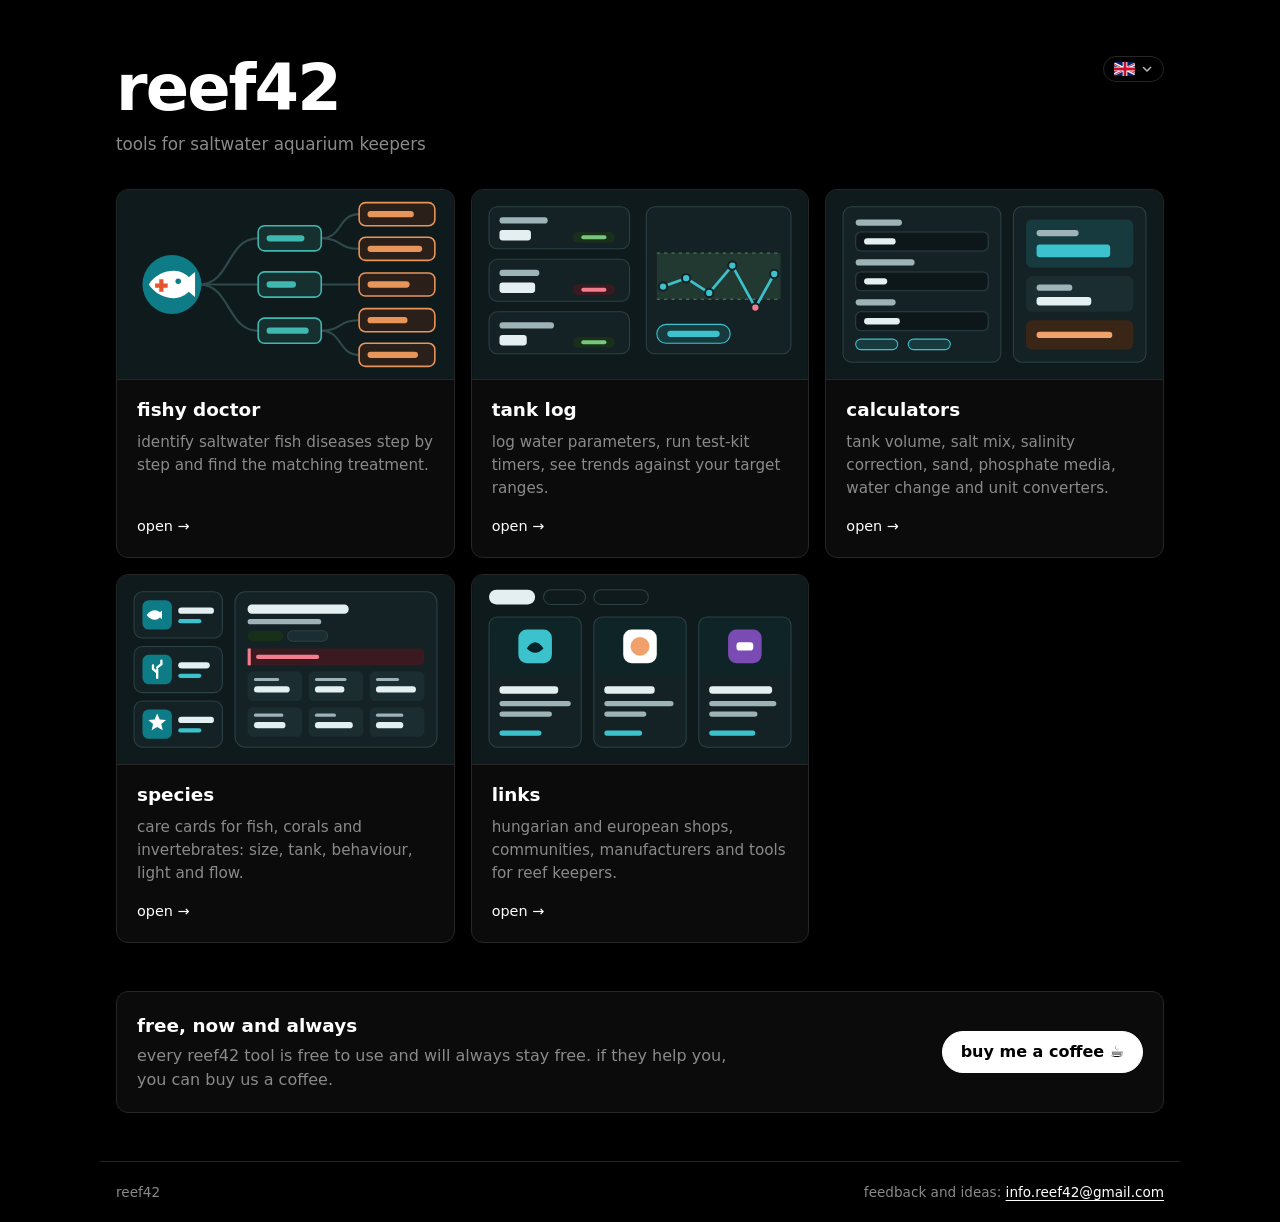
==== index.html @ fbcdb98f "Show the species tool on the hub Add a species card with its own preview image to the hub grid and l" ====
<!doctype html>
<html lang="en">
<head>
  <meta charset="utf-8">
  <meta name="viewport" content="width=device-width, initial-scale=1">
  <title>reef42</title>
  <meta name="description" content="reef42 – tools for saltwater aquarium keepers.">
  <meta name="color-scheme" content="dark">
  <link rel="icon" href="favicon.svg" type="image/svg+xml">
  <style>
    :root {
      --bg: #000;
      --text: #fff;
      --muted: #8a8a8a;
      --line: #262626;
      --card: #0b0b0b;
      --card-hover: #151515;
    }
    * { box-sizing: border-box; }
    html, body { margin: 0; }
    body {
      background: var(--bg);
      color: var(--text);
      font-family: ui-sans-serif, system-ui, -apple-system, "Segoe UI", Roboto, Helvetica, Arial, sans-serif;
      text-transform: lowercase;
      line-height: 1.5;
      min-height: 100vh;
      display: flex;
      flex-direction: column;
    }
    a { color: inherit; }
    .wrap { width: 100%; max-width: 1080px; margin: 0 auto; padding-left: 16px; padding-right: 16px; }
    header { padding-top: 56px; padding-bottom: 32px; display: flex; align-items: flex-start; justify-content: space-between; gap: 16px; }
    h1 { margin: 0; font-size: clamp(2.4rem, 8vw, 4rem); font-weight: 700; letter-spacing: -.03em; line-height: 1; }
    .lead { margin: 12px 0 0; color: var(--muted); font-size: 1.05rem; }
    .lang {
      font: inherit; font-size: .85rem; font-weight: 600;
      color: var(--text); background: transparent; border: 1px solid var(--line);
      border-radius: 999px; padding: 5px 12px; cursor: pointer;
    }
    .lang:hover { border-color: var(--text); }
    .lang:focus-visible { outline: 2px solid var(--text); outline-offset: 2px; }
    main { flex: 1; padding-bottom: 48px; }
    .grid {
      display: grid;
      grid-template-columns: repeat(auto-fill, minmax(min(280px, 100%), 1fr));
      gap: 16px;
      margin: 0;
      padding: 0;
      list-style: none;
    }
    .card {
      display: flex;
      flex-direction: column;
      height: 100%;
      background: var(--card);
      border: 1px solid var(--line);
      border-radius: 12px;
      overflow: hidden;
      text-decoration: none;
      transition: background .15s, border-color .15s;
    }
    .card:hover { background: var(--card-hover); border-color: #444; }
    .card:focus-visible { outline: 2px solid var(--text); outline-offset: 2px; }
    .card .thumb { display: block; width: 100%; height: auto; aspect-ratio: 16 / 9; object-fit: cover; border-bottom: 1px solid var(--line); }
    .card .body { display: flex; flex-direction: column; gap: 8px; flex: 1; padding: 16px 20px 20px; }
    .card h2 { margin: 0; font-size: 1.15rem; font-weight: 600; }
    .card p { margin: 0; color: var(--muted); font-size: .95rem; }
    .card .go { margin-top: auto; padding-top: 8px; font-size: .9rem; }
    .top { min-height: 100vh; min-height: 100svh; display: flex; flex-direction: column; }
    .support { padding-bottom: 48px; }
    .support-box {
      padding: 20px; border: 1px solid var(--line); border-radius: 12px; background: var(--card);
      display: flex; flex-wrap: wrap; align-items: center; justify-content: space-between; gap: 12px 24px;
    }
    .support h2 { margin: 0 0 4px; font-size: 1.15rem; font-weight: 600; }
    .support p { margin: 0; color: var(--muted); max-width: 60ch; }
    .coffee {
      display: inline-block; font-weight: 600; text-decoration: none; white-space: nowrap;
      color: var(--bg); background: var(--text); border: 1px solid var(--text); border-radius: 999px; padding: 8px 18px;
    }
    .coffee:hover { background: transparent; color: var(--text); }
    .coffee:focus-visible { outline: 2px solid var(--text); outline-offset: 2px; }
    footer { border-top: 1px solid var(--line); padding-top: 20px; padding-bottom: 20px; color: var(--muted); font-size: .85rem; display: flex; flex-wrap: wrap; justify-content: space-between; gap: 8px 16px; }
    footer a { color: var(--text); text-underline-offset: 3px; }
  </style>
</head>
<body>
  <div class="top">
  <header class="wrap">
    <div>
      <h1>reef42</h1>
      <p class="lead" data-i18n="lead">tools for saltwater aquarium keepers</p>
    </div>
    <button class="lang" id="lang" type="button" aria-label="Language"></button>
  </header>

  <main class="wrap">
    <ul class="grid">
      <li>
        <a class="card" href="fishy-doctor/">
          <img class="thumb" src="fishy-doctor/assets/preview.svg" alt="" width="320" height="180">
          <div class="body">
            <h2>fishy doctor</h2>
            <p data-i18n="fishyDoctor">identify saltwater fish diseases step by step and find the matching treatment.</p>
            <span class="go" data-i18n="open">open →</span>
          </div>
        </a>
      </li>
      <li>
        <a class="card" href="tank-log/">
          <img class="thumb" src="tank-log/assets/preview.svg" alt="" width="320" height="180">
          <div class="body">
            <h2>tank log</h2>
            <p data-i18n="tankLog">log water parameters, run test-kit timers, see trends against your target ranges.</p>
            <span class="go" data-i18n="open">open →</span>
          </div>
        </a>
      </li>
      <li>
        <a class="card" href="calculators/">
          <img class="thumb" src="calculators/assets/preview.svg" alt="" width="320" height="180">
          <div class="body">
            <h2 data-i18n="calcTitle">calculators</h2>
            <p data-i18n="calculators">tank volume, salt mix, salinity correction, sand, phosphate media, water change and unit converters.</p>
            <span class="go" data-i18n="open">open →</span>
          </div>
        </a>
      </li>
      <li>
        <a class="card" href="species/">
          <img class="thumb" src="species/assets/preview.svg" alt="" width="320" height="180">
          <div class="body">
            <h2 data-i18n="speciesTitle">species</h2>
            <p data-i18n="species">care cards for fish, corals and invertebrates: size, tank, behaviour, light and flow.</p>
            <span class="go" data-i18n="open">open →</span>
          </div>
        </a>
      </li>
      <li>
        <a class="card" href="links/">
          <img class="thumb" src="links/assets/preview.svg" alt="" width="320" height="180">
          <div class="body">
            <h2 data-i18n="linksTitle">links</h2>
            <p data-i18n="links">hungarian and european shops, communities, manufacturers and tools for reef keepers.</p>
            <span class="go" data-i18n="open">open →</span>
          </div>
        </a>
      </li>
    </ul>
  </main>
  </div>

  <!-- Kept below the first screen on purpose: .top fills the viewport, so this only shows after scrolling. -->
  <section class="support wrap" aria-labelledby="support-title">
    <div class="support-box">
      <div>
        <h2 id="support-title" data-i18n="freeTitle">free, now and always</h2>
        <p data-i18n="freeText">every reef42 tool is free to use and will always stay free. if they help you, you can buy us a coffee.</p>
      </div>
      <a class="coffee" href="https://buymeacoffee.com/reef42" target="_blank" rel="noopener" data-i18n="coffee">buy me a coffee ☕</a>
    </div>
  </section>

  <footer class="wrap">
    <span>reef42</span>
    <span><span data-i18n="feedback">feedback and ideas:</span> <a href="mailto:info.reef42@gmail.com">info.reef42@gmail.com</a></span>
  </footer>

  <script src="shared/lang.js"></script>
  <script>
    (function () {
      var TEXT = {
        en: {
          lead: 'tools for saltwater aquarium keepers',
          fishyDoctor: 'identify saltwater fish diseases step by step and find the matching treatment.',
          tankLog: 'log water parameters, run test-kit timers, see trends against your target ranges.',
          calcTitle: 'calculators',
          calculators: 'tank volume, salt mix, salinity correction, sand, phosphate media, water change and unit converters.',
          open: 'open →',
          speciesTitle: 'species',
          species: 'care cards for fish, corals and invertebrates: size, tank, behaviour, light and flow.',
          linksTitle: 'links',
          links: 'hungarian and european shops, communities, manufacturers and tools for reef keepers.',
          freeTitle: 'free, now and always',
          freeText: 'every reef42 tool is free to use and will always stay free. if they help you, you can buy us a coffee.',
          coffee: 'buy me a coffee ☕',
          feedback: 'feedback and ideas:',
          description: 'reef42 – tools for saltwater aquarium keepers.'
        },
        hu: {
          lead: 'eszközök tengeri akvaristáknak',
          fishyDoctor: 'tengeri halbetegségek azonosítása lépésről lépésre, a hozzá illő kezeléssel.',
          tankLog: 'vízparaméterek naplózása, tesztidőzítők, trendek a céltartományokhoz képest.',
          calcTitle: 'kalkulátorok',
          calculators: 'akvárium térfogata, sókeverés, sótartalom-korrekció, homok, foszfátmegkötő, vízcsere és átváltók.',
          open: 'megnyitás →',
          speciesTitle: 'fajok',
          species: 'adatlapok halakról, korallokról és gerinctelenekről: méret, akvárium, viselkedés, fény és áramlás.',
          linksTitle: 'linkek',
          links: 'magyar és európai boltok, közösségek, gyártók és eszközök tengeri akvaristáknak.',
          freeTitle: 'ingyenes, most és mindig',
          freeText: 'a reef42 minden eszköze ingyenes, és az is marad. ha hasznosnak találod őket, meghívhatsz minket egy kávéra.',
          coffee: 'meghívlak egy kávéra ☕',
          feedback: 'visszajelzés, ötletek:',
          description: 'reef42 – eszközök tengeri akvaristáknak.'
        }
      };
      var KEY = 'reef42-lang';
      function load() { try { return localStorage.getItem(KEY); } catch (e) { return null; } }
      function save(v) { try { localStorage.setItem(KEY, v); } catch (e) {} }
      var lang = new URLSearchParams(location.search).get('lang') || load() ||
        ((navigator.language || '').toLowerCase().indexOf('hu') === 0 ? 'hu' : 'en');
      if (lang !== 'hu') lang = 'en';
      function apply() {
        var t = TEXT[lang];
        document.documentElement.lang = lang;
        document.querySelectorAll('[data-i18n]').forEach(function (el) { el.textContent = t[el.getAttribute('data-i18n')]; });
        document.querySelector('meta[name="description"]').setAttribute('content', t.description);
      }
      reef42Lang.mount(document.getElementById('lang'), {
        get: function () { return lang; },
        set: function (v) { lang = v; save(lang); apply(); }
      });
      apply();
    })();
  </script>
</body>
</html>
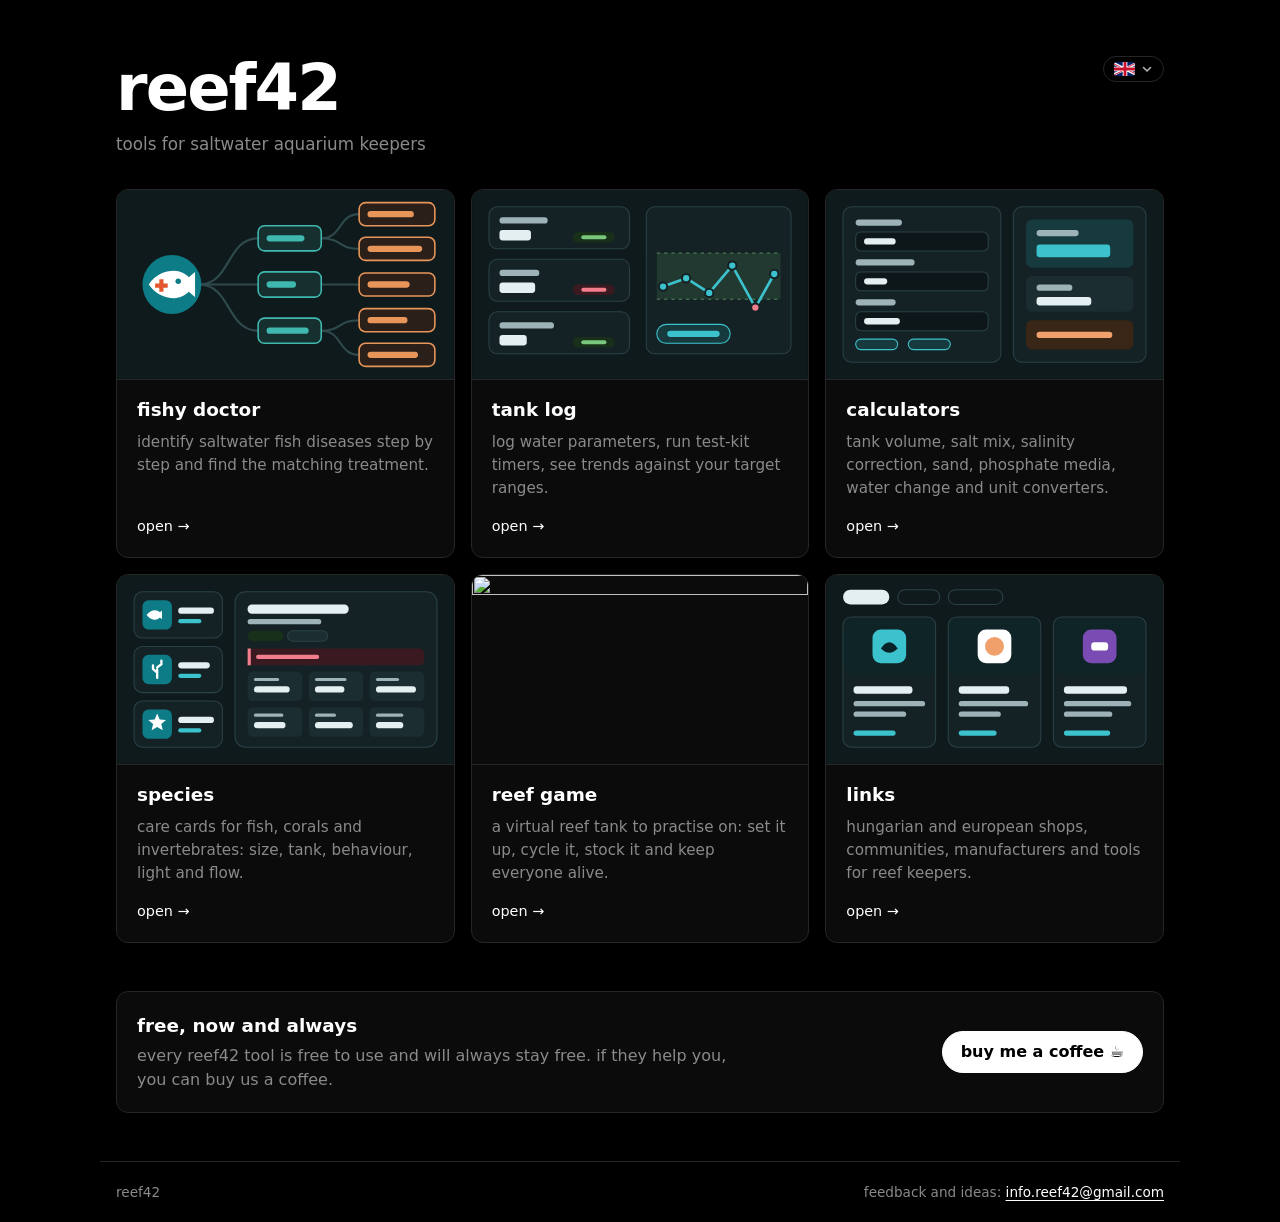
==== commit f0630df4: "Link Reef game from the hub page and the README" ====
--- a/index.html
+++ b/index.html
@@ -1,229 +1,489 @@
 <!doctype html>
 <html lang="en">
-<head>
-  <meta charset="utf-8">
-  <meta name="viewport" content="width=device-width, initial-scale=1">
-  <title>reef42</title>
-  <meta name="description" content="reef42 – tools for saltwater aquarium keepers.">
-  <meta name="color-scheme" content="dark">
-  <link rel="icon" href="favicon.svg" type="image/svg+xml">
-  <style>
-    :root {
-      --bg: #000;
-      --text: #fff;
-      --muted: #8a8a8a;
-      --line: #262626;
-      --card: #0b0b0b;
-      --card-hover: #151515;
-    }
-    * { box-sizing: border-box; }
-    html, body { margin: 0; }
-    body {
-      background: var(--bg);
-      color: var(--text);
-      font-family: ui-sans-serif, system-ui, -apple-system, "Segoe UI", Roboto, Helvetica, Arial, sans-serif;
-      text-transform: lowercase;
-      line-height: 1.5;
-      min-height: 100vh;
-      display: flex;
-      flex-direction: column;
-    }
-    a { color: inherit; }
-    .wrap { width: 100%; max-width: 1080px; margin: 0 auto; padding-left: 16px; padding-right: 16px; }
-    header { padding-top: 56px; padding-bottom: 32px; display: flex; align-items: flex-start; justify-content: space-between; gap: 16px; }
-    h1 { margin: 0; font-size: clamp(2.4rem, 8vw, 4rem); font-weight: 700; letter-spacing: -.03em; line-height: 1; }
-    .lead { margin: 12px 0 0; color: var(--muted); font-size: 1.05rem; }
-    .lang {
-      font: inherit; font-size: .85rem; font-weight: 600;
-      color: var(--text); background: transparent; border: 1px solid var(--line);
-      border-radius: 999px; padding: 5px 12px; cursor: pointer;
-    }
-    .lang:hover { border-color: var(--text); }
-    .lang:focus-visible { outline: 2px solid var(--text); outline-offset: 2px; }
-    main { flex: 1; padding-bottom: 48px; }
-    .grid {
-      display: grid;
-      grid-template-columns: repeat(auto-fill, minmax(min(280px, 100%), 1fr));
-      gap: 16px;
-      margin: 0;
-      padding: 0;
-      list-style: none;
-    }
-    .card {
-      display: flex;
-      flex-direction: column;
-      height: 100%;
-      background: var(--card);
-      border: 1px solid var(--line);
-      border-radius: 12px;
-      overflow: hidden;
-      text-decoration: none;
-      transition: background .15s, border-color .15s;
-    }
-    .card:hover { background: var(--card-hover); border-color: #444; }
-    .card:focus-visible { outline: 2px solid var(--text); outline-offset: 2px; }
-    .card .thumb { display: block; width: 100%; height: auto; aspect-ratio: 16 / 9; object-fit: cover; border-bottom: 1px solid var(--line); }
-    .card .body { display: flex; flex-direction: column; gap: 8px; flex: 1; padding: 16px 20px 20px; }
-    .card h2 { margin: 0; font-size: 1.15rem; font-weight: 600; }
-    .card p { margin: 0; color: var(--muted); font-size: .95rem; }
-    .card .go { margin-top: auto; padding-top: 8px; font-size: .9rem; }
-    .top { min-height: 100vh; min-height: 100svh; display: flex; flex-direction: column; }
-    .support { padding-bottom: 48px; }
-    .support-box {
-      padding: 20px; border: 1px solid var(--line); border-radius: 12px; background: var(--card);
-      display: flex; flex-wrap: wrap; align-items: center; justify-content: space-between; gap: 12px 24px;
-    }
-    .support h2 { margin: 0 0 4px; font-size: 1.15rem; font-weight: 600; }
-    .support p { margin: 0; color: var(--muted); max-width: 60ch; }
-    .coffee {
-      display: inline-block; font-weight: 600; text-decoration: none; white-space: nowrap;
-      color: var(--bg); background: var(--text); border: 1px solid var(--text); border-radius: 999px; padding: 8px 18px;
-    }
-    .coffee:hover { background: transparent; color: var(--text); }
-    .coffee:focus-visible { outline: 2px solid var(--text); outline-offset: 2px; }
-    footer { border-top: 1px solid var(--line); padding-top: 20px; padding-bottom: 20px; color: var(--muted); font-size: .85rem; display: flex; flex-wrap: wrap; justify-content: space-between; gap: 8px 16px; }
-    footer a { color: var(--text); text-underline-offset: 3px; }
-  </style>
-</head>
-<body>
-  <div class="top">
-  <header class="wrap">
-    <div>
-      <h1>reef42</h1>
-      <p class="lead" data-i18n="lead">tools for saltwater aquarium keepers</p>
+  <head>
+    <meta charset="utf-8" />
+    <meta name="viewport" content="width=device-width, initial-scale=1" />
+    <title>reef42</title>
+    <meta
+      name="description"
+      content="reef42 – tools for saltwater aquarium keepers."
+    />
+    <meta name="color-scheme" content="dark" />
+    <link rel="icon" href="favicon.svg" type="image/svg+xml" />
+    <style>
+      :root {
+        --bg: #000;
+        --text: #fff;
+        --muted: #8a8a8a;
+        --line: #262626;
+        --card: #0b0b0b;
+        --card-hover: #151515;
+      }
+      * {
+        box-sizing: border-box;
+      }
+      html,
+      body {
+        margin: 0;
+      }
+      body {
+        background: var(--bg);
+        color: var(--text);
+        font-family:
+          ui-sans-serif,
+          system-ui,
+          -apple-system,
+          "Segoe UI",
+          Roboto,
+          Helvetica,
+          Arial,
+          sans-serif;
+        text-transform: lowercase;
+        line-height: 1.5;
+        min-height: 100vh;
+        display: flex;
+        flex-direction: column;
+      }
+      a {
+        color: inherit;
+      }
+      .wrap {
+        width: 100%;
+        max-width: 1080px;
+        margin: 0 auto;
+        padding-left: 16px;
+        padding-right: 16px;
+      }
+      header {
+        padding-top: 56px;
+        padding-bottom: 32px;
+        display: flex;
+        align-items: flex-start;
+        justify-content: space-between;
+        gap: 16px;
+      }
+      h1 {
+        margin: 0;
+        font-size: clamp(2.4rem, 8vw, 4rem);
+        font-weight: 700;
+        letter-spacing: -0.03em;
+        line-height: 1;
+      }
+      .lead {
+        margin: 12px 0 0;
+        color: var(--muted);
+        font-size: 1.05rem;
+      }
+      .lang {
+        font: inherit;
+        font-size: 0.85rem;
+        font-weight: 600;
+        color: var(--text);
+        background: transparent;
+        border: 1px solid var(--line);
+        border-radius: 999px;
+        padding: 5px 12px;
+        cursor: pointer;
+      }
+      .lang:hover {
+        border-color: var(--text);
+      }
+      .lang:focus-visible {
+        outline: 2px solid var(--text);
+        outline-offset: 2px;
+      }
+      main {
+        flex: 1;
+        padding-bottom: 48px;
+      }
+      .grid {
+        display: grid;
+        grid-template-columns: repeat(auto-fill, minmax(min(280px, 100%), 1fr));
+        gap: 16px;
+        margin: 0;
+        padding: 0;
+        list-style: none;
+      }
+      .card {
+        display: flex;
+        flex-direction: column;
+        height: 100%;
+        background: var(--card);
+        border: 1px solid var(--line);
+        border-radius: 12px;
+        overflow: hidden;
+        text-decoration: none;
+        transition:
+          background 0.15s,
+          border-color 0.15s;
+      }
+      .card:hover {
+        background: var(--card-hover);
+        border-color: #444;
+      }
+      .card:focus-visible {
+        outline: 2px solid var(--text);
+        outline-offset: 2px;
+      }
+      .card .thumb {
+        display: block;
+        width: 100%;
+        height: auto;
+        aspect-ratio: 16 / 9;
+        object-fit: cover;
+        border-bottom: 1px solid var(--line);
+      }
+      .card .body {
+        display: flex;
+        flex-direction: column;
+        gap: 8px;
+        flex: 1;
+        padding: 16px 20px 20px;
+      }
+      .card h2 {
+        margin: 0;
+        font-size: 1.15rem;
+        font-weight: 600;
+      }
+      .card p {
+        margin: 0;
+        color: var(--muted);
+        font-size: 0.95rem;
+      }
+      .card .go {
+        margin-top: auto;
+        padding-top: 8px;
+        font-size: 0.9rem;
+      }
+      .top {
+        min-height: 100vh;
+        min-height: 100svh;
+        display: flex;
+        flex-direction: column;
+      }
+      .support {
+        padding-bottom: 48px;
+      }
+      .support-box {
+        padding: 20px;
+        border: 1px solid var(--line);
+        border-radius: 12px;
+        background: var(--card);
+        display: flex;
+        flex-wrap: wrap;
+        align-items: center;
+        justify-content: space-between;
+        gap: 12px 24px;
+      }
+      .support h2 {
+        margin: 0 0 4px;
+        font-size: 1.15rem;
+        font-weight: 600;
+      }
+      .support p {
+        margin: 0;
+        color: var(--muted);
+        max-width: 60ch;
+      }
+      .coffee {
+        display: inline-block;
+        font-weight: 600;
+        text-decoration: none;
+        white-space: nowrap;
+        color: var(--bg);
+        background: var(--text);
+        border: 1px solid var(--text);
+        border-radius: 999px;
+        padding: 8px 18px;
+      }
+      .coffee:hover {
+        background: transparent;
+        color: var(--text);
+      }
+      .coffee:focus-visible {
+        outline: 2px solid var(--text);
+        outline-offset: 2px;
+      }
+      footer {
+        border-top: 1px solid var(--line);
+        padding-top: 20px;
+        padding-bottom: 20px;
+        color: var(--muted);
+        font-size: 0.85rem;
+        display: flex;
+        flex-wrap: wrap;
+        justify-content: space-between;
+        gap: 8px 16px;
+      }
+      footer a {
+        color: var(--text);
+        text-underline-offset: 3px;
+      }
+    </style>
+  </head>
+  <body>
+    <div class="top">
+      <header class="wrap">
+        <div>
+          <h1>reef42</h1>
+          <p class="lead" data-i18n="lead">
+            tools for saltwater aquarium keepers
+          </p>
+        </div>
+        <button
+          class="lang"
+          id="lang"
+          type="button"
+          aria-label="Language"
+        ></button>
+      </header>
+
+      <main class="wrap">
+        <ul class="grid">
+          <li>
+            <a class="card" href="fishy-doctor/">
+              <img
+                class="thumb"
+                src="fishy-doctor/assets/preview.svg"
+                alt=""
+                width="320"
+                height="180"
+              />
+              <div class="body">
+                <h2>fishy doctor</h2>
+                <p data-i18n="fishyDoctor">
+                  identify saltwater fish diseases step by step and find the
+                  matching treatment.
+                </p>
+                <span class="go" data-i18n="open">open →</span>
+              </div>
+            </a>
+          </li>
+          <li>
+            <a class="card" href="tank-log/">
+              <img
+                class="thumb"
+                src="tank-log/assets/preview.svg"
+                alt=""
+                width="320"
+                height="180"
+              />
+              <div class="body">
+                <h2>tank log</h2>
+                <p data-i18n="tankLog">
+                  log water parameters, run test-kit timers, see trends against
+                  your target ranges.
+                </p>
+                <span class="go" data-i18n="open">open →</span>
+              </div>
+            </a>
+          </li>
+          <li>
+            <a class="card" href="calculators/">
+              <img
+                class="thumb"
+                src="calculators/assets/preview.svg"
+                alt=""
+                width="320"
+                height="180"
+              />
+              <div class="body">
+                <h2 data-i18n="calcTitle">calculators</h2>
+                <p data-i18n="calculators">
+                  tank volume, salt mix, salinity correction, sand, phosphate
+                  media, water change and unit converters.
+                </p>
+                <span class="go" data-i18n="open">open →</span>
+              </div>
+            </a>
+          </li>
+          <li>
+            <a class="card" href="species/">
+              <img
+                class="thumb"
+                src="species/assets/preview.svg"
+                alt=""
+                width="320"
+                height="180"
+              />
+              <div class="body">
+                <h2 data-i18n="speciesTitle">species</h2>
+                <p data-i18n="species">
+                  care cards for fish, corals and invertebrates: size, tank,
+                  behaviour, light and flow.
+                </p>
+                <span class="go" data-i18n="open">open →</span>
+              </div>
+            </a>
+          </li>
+          <li>
+            <a class="card" href="reef-game/">
+              <img
+                class="thumb"
+                src="reef-game/assets/preview.svg"
+                alt=""
+                width="320"
+                height="180"
+              />
+              <div class="body">
+                <h2>reef game</h2>
+                <p data-i18n="reefGame">
+                  a virtual reef tank to practise on: set it up, cycle it,
+                  stock it and keep everyone alive.
+                </p>
+                <span class="go" data-i18n="open">open →</span>
+              </div>
+            </a>
+          </li>
+          <li>
+            <a class="card" href="links/">
+              <img
+                class="thumb"
+                src="links/assets/preview.svg"
+                alt=""
+                width="320"
+                height="180"
+              />
+              <div class="body">
+                <h2 data-i18n="linksTitle">links</h2>
+                <p data-i18n="links">
+                  hungarian and european shops, communities, manufacturers and
+                  tools for reef keepers.
+                </p>
+                <span class="go" data-i18n="open">open →</span>
+              </div>
+            </a>
+          </li>
+        </ul>
+      </main>
     </div>
-    <button class="lang" id="lang" type="button" aria-label="Language"></button>
-  </header>
 
-  <main class="wrap">
-    <ul class="grid">
-      <li>
-        <a class="card" href="fishy-doctor/">
-          <img class="thumb" src="fishy-doctor/assets/preview.svg" alt="" width="320" height="180">
-          <div class="body">
-            <h2>fishy doctor</h2>
-            <p data-i18n="fishyDoctor">identify saltwater fish diseases step by step and find the matching treatment.</p>
-            <span class="go" data-i18n="open">open →</span>
-          </div>
-        </a>
-      </li>
-      <li>
-        <a class="card" href="tank-log/">
-          <img class="thumb" src="tank-log/assets/preview.svg" alt="" width="320" height="180">
-          <div class="body">
-            <h2>tank log</h2>
-            <p data-i18n="tankLog">log water parameters, run test-kit timers, see trends against your target ranges.</p>
-            <span class="go" data-i18n="open">open →</span>
-          </div>
-        </a>
-      </li>
-      <li>
-        <a class="card" href="calculators/">
-          <img class="thumb" src="calculators/assets/preview.svg" alt="" width="320" height="180">
-          <div class="body">
-            <h2 data-i18n="calcTitle">calculators</h2>
-            <p data-i18n="calculators">tank volume, salt mix, salinity correction, sand, phosphate media, water change and unit converters.</p>
-            <span class="go" data-i18n="open">open →</span>
-          </div>
-        </a>
-      </li>
-      <li>
-        <a class="card" href="species/">
-          <img class="thumb" src="species/assets/preview.svg" alt="" width="320" height="180">
-          <div class="body">
-            <h2 data-i18n="speciesTitle">species</h2>
-            <p data-i18n="species">care cards for fish, corals and invertebrates: size, tank, behaviour, light and flow.</p>
-            <span class="go" data-i18n="open">open →</span>
-          </div>
-        </a>
-      </li>
-      <li>
-        <a class="card" href="links/">
-          <img class="thumb" src="links/assets/preview.svg" alt="" width="320" height="180">
-          <div class="body">
-            <h2 data-i18n="linksTitle">links</h2>
-            <p data-i18n="links">hungarian and european shops, communities, manufacturers and tools for reef keepers.</p>
-            <span class="go" data-i18n="open">open →</span>
-          </div>
-        </a>
-      </li>
-    </ul>
-  </main>
-  </div>
+    <!-- Kept below the first screen on purpose: .top fills the viewport, so this only shows after scrolling. -->
+    <section class="support wrap" aria-labelledby="support-title">
+      <div class="support-box">
+        <div>
+          <h2 id="support-title" data-i18n="freeTitle">free, now and always</h2>
+          <p data-i18n="freeText">
+            every reef42 tool is free to use and will always stay free. if they
+            help you, you can buy us a coffee.
+          </p>
+        </div>
+        <a
+          class="coffee"
+          href="https://buymeacoffee.com/reef42"
+          target="_blank"
+          rel="noopener"
+          data-i18n="coffee"
+          >buy me a coffee ☕</a
+        >
+      </div>
+    </section>
 
-  <!-- Kept below the first screen on purpose: .top fills the viewport, so this only shows after scrolling. -->
-  <section class="support wrap" aria-labelledby="support-title">
-    <div class="support-box">
-      <div>
-        <h2 id="support-title" data-i18n="freeTitle">free, now and always</h2>
-        <p data-i18n="freeText">every reef42 tool is free to use and will always stay free. if they help you, you can buy us a coffee.</p>
-      </div>
-      <a class="coffee" href="https://buymeacoffee.com/reef42" target="_blank" rel="noopener" data-i18n="coffee">buy me a coffee ☕</a>
-    </div>
-  </section>
+    <footer class="wrap">
+      <span>reef42</span>
+      <span
+        ><span data-i18n="feedback">feedback and ideas:</span>
+        <a href="mailto:info.reef42@gmail.com">info.reef42@gmail.com</a></span
+      >
+    </footer>
 
-  <footer class="wrap">
-    <span>reef42</span>
-    <span><span data-i18n="feedback">feedback and ideas:</span> <a href="mailto:info.reef42@gmail.com">info.reef42@gmail.com</a></span>
-  </footer>
-
-  <script src="shared/lang.js"></script>
-  <script>
-    (function () {
-      var TEXT = {
-        en: {
-          lead: 'tools for saltwater aquarium keepers',
-          fishyDoctor: 'identify saltwater fish diseases step by step and find the matching treatment.',
-          tankLog: 'log water parameters, run test-kit timers, see trends against your target ranges.',
-          calcTitle: 'calculators',
-          calculators: 'tank volume, salt mix, salinity correction, sand, phosphate media, water change and unit converters.',
-          open: 'open →',
-          speciesTitle: 'species',
-          species: 'care cards for fish, corals and invertebrates: size, tank, behaviour, light and flow.',
-          linksTitle: 'links',
-          links: 'hungarian and european shops, communities, manufacturers and tools for reef keepers.',
-          freeTitle: 'free, now and always',
-          freeText: 'every reef42 tool is free to use and will always stay free. if they help you, you can buy us a coffee.',
-          coffee: 'buy me a coffee ☕',
-          feedback: 'feedback and ideas:',
-          description: 'reef42 – tools for saltwater aquarium keepers.'
-        },
-        hu: {
-          lead: 'eszközök tengeri akvaristáknak',
-          fishyDoctor: 'tengeri halbetegségek azonosítása lépésről lépésre, a hozzá illő kezeléssel.',
-          tankLog: 'vízparaméterek naplózása, tesztidőzítők, trendek a céltartományokhoz képest.',
-          calcTitle: 'kalkulátorok',
-          calculators: 'akvárium térfogata, sókeverés, sótartalom-korrekció, homok, foszfátmegkötő, vízcsere és átváltók.',
-          open: 'megnyitás →',
-          speciesTitle: 'fajok',
-          species: 'adatlapok halakról, korallokról és gerinctelenekről: méret, akvárium, viselkedés, fény és áramlás.',
-          linksTitle: 'linkek',
-          links: 'magyar és európai boltok, közösségek, gyártók és eszközök tengeri akvaristáknak.',
-          freeTitle: 'ingyenes, most és mindig',
-          freeText: 'a reef42 minden eszköze ingyenes, és az is marad. ha hasznosnak találod őket, meghívhatsz minket egy kávéra.',
-          coffee: 'meghívlak egy kávéra ☕',
-          feedback: 'visszajelzés, ötletek:',
-          description: 'reef42 – eszközök tengeri akvaristáknak.'
+    <script src="shared/lang.js"></script>
+    <script>
+      (function () {
+        var TEXT = {
+          en: {
+            lead: "tools for saltwater aquarium keepers",
+            fishyDoctor:
+              "identify saltwater fish diseases step by step and find the matching treatment.",
+            tankLog:
+              "log water parameters, run test-kit timers, see trends against your target ranges.",
+            calcTitle: "calculators",
+            calculators:
+              "tank volume, salt mix, salinity correction, sand, phosphate media, water change and unit converters.",
+            open: "open →",
+            speciesTitle: "species",
+            species:
+              "care cards for fish, corals and invertebrates: size, tank, behaviour, light and flow.",
+            reefGame:
+              "a virtual reef tank to practise on: set it up, cycle it, stock it and keep everyone alive.",
+            linksTitle: "links",
+            links:
+              "hungarian and european shops, communities, manufacturers and tools for reef keepers.",
+            freeTitle: "free, now and always",
+            freeText:
+              "every reef42 tool is free to use and will always stay free. if they help you, you can buy us a coffee.",
+            coffee: "buy me a coffee ☕",
+            feedback: "feedback and ideas:",
+            description: "reef42 – tools for saltwater aquarium keepers.",
+          },
+          hu: {
+            lead: "eszközök tengeri akvaristáknak",
+            fishyDoctor:
+              "tengeri halbetegségek azonosítása lépésről lépésre, a hozzá illő kezeléssel.",
+            tankLog:
+              "vízparaméterek naplózása, tesztidőzítők, trendek a céltartományokhoz képest.",
+            calcTitle: "kalkulátorok",
+            calculators:
+              "akvárium térfogata, sókeverés, sótartalom-korrekció, homok, foszfátmegkötő, vízcsere és átváltók.",
+            open: "megnyitás →",
+            speciesTitle: "fajok",
+            species:
+              "adatlapok halakról, korallokról és gerinctelenekről: méret, akvárium, viselkedés, fény és áramlás.",
+            reefGame:
+              "virtuális akvárium gyakorlásra: állítsd be, ciklizáld, népesítsd be, és tarts életben mindenkit.",
+            linksTitle: "linkek",
+            links:
+              "magyar és európai boltok, közösségek, gyártók és eszközök tengeri akvaristáknak.",
+            freeTitle: "ingyenes, most és mindig",
+            freeText:
+              "a reef42 minden eszköze ingyenes, és az is marad. ha hasznosnak találod őket, meghívhatsz egy kávéra.",
+            coffee: "meghívlak egy kávéra ☕",
+            feedback: "visszajelzés, ötletek:",
+            description: "reef42 – eszközök tengeri akvaristáknak.",
+          },
+        };
+        var KEY = "reef42-lang";
+        function load() {
+          try {
+            return localStorage.getItem(KEY);
+          } catch (e) {
+            return null;
+          }
         }
-      };
-      var KEY = 'reef42-lang';
-      function load() { try { return localStorage.getItem(KEY); } catch (e) { return null; } }
-      function save(v) { try { localStorage.setItem(KEY, v); } catch (e) {} }
-      var lang = new URLSearchParams(location.search).get('lang') || load() ||
-        ((navigator.language || '').toLowerCase().indexOf('hu') === 0 ? 'hu' : 'en');
-      if (lang !== 'hu') lang = 'en';
-      function apply() {
-        var t = TEXT[lang];
-        document.documentElement.lang = lang;
-        document.querySelectorAll('[data-i18n]').forEach(function (el) { el.textContent = t[el.getAttribute('data-i18n')]; });
-        document.querySelector('meta[name="description"]').setAttribute('content', t.description);
-      }
-      reef42Lang.mount(document.getElementById('lang'), {
-        get: function () { return lang; },
-        set: function (v) { lang = v; save(lang); apply(); }
-      });
-      apply();
-    })();
-  </script>
-</body>
+        function save(v) {
+          try {
+            localStorage.setItem(KEY, v);
+          } catch (e) {}
+        }
+        var lang =
+          new URLSearchParams(location.search).get("lang") ||
+          load() ||
+          ((navigator.language || "").toLowerCase().indexOf("hu") === 0
+            ? "hu"
+            : "en");
+        if (lang !== "hu") lang = "en";
+        function apply() {
+          var t = TEXT[lang];
+          document.documentElement.lang = lang;
+          document.querySelectorAll("[data-i18n]").forEach(function (el) {
+            el.textContent = t[el.getAttribute("data-i18n")];
+          });
+          document
+            .querySelector('meta[name="description"]')
+            .setAttribute("content", t.description);
+        }
+        reef42Lang.mount(document.getElementById("lang"), {
+          get: function () {
+            return lang;
+          },
+          set: function (v) {
+            lang = v;
+            save(lang);
+            apply();
+          },
+        });
+        apply();
+      })();
+    </script>
+  </body>
 </html>
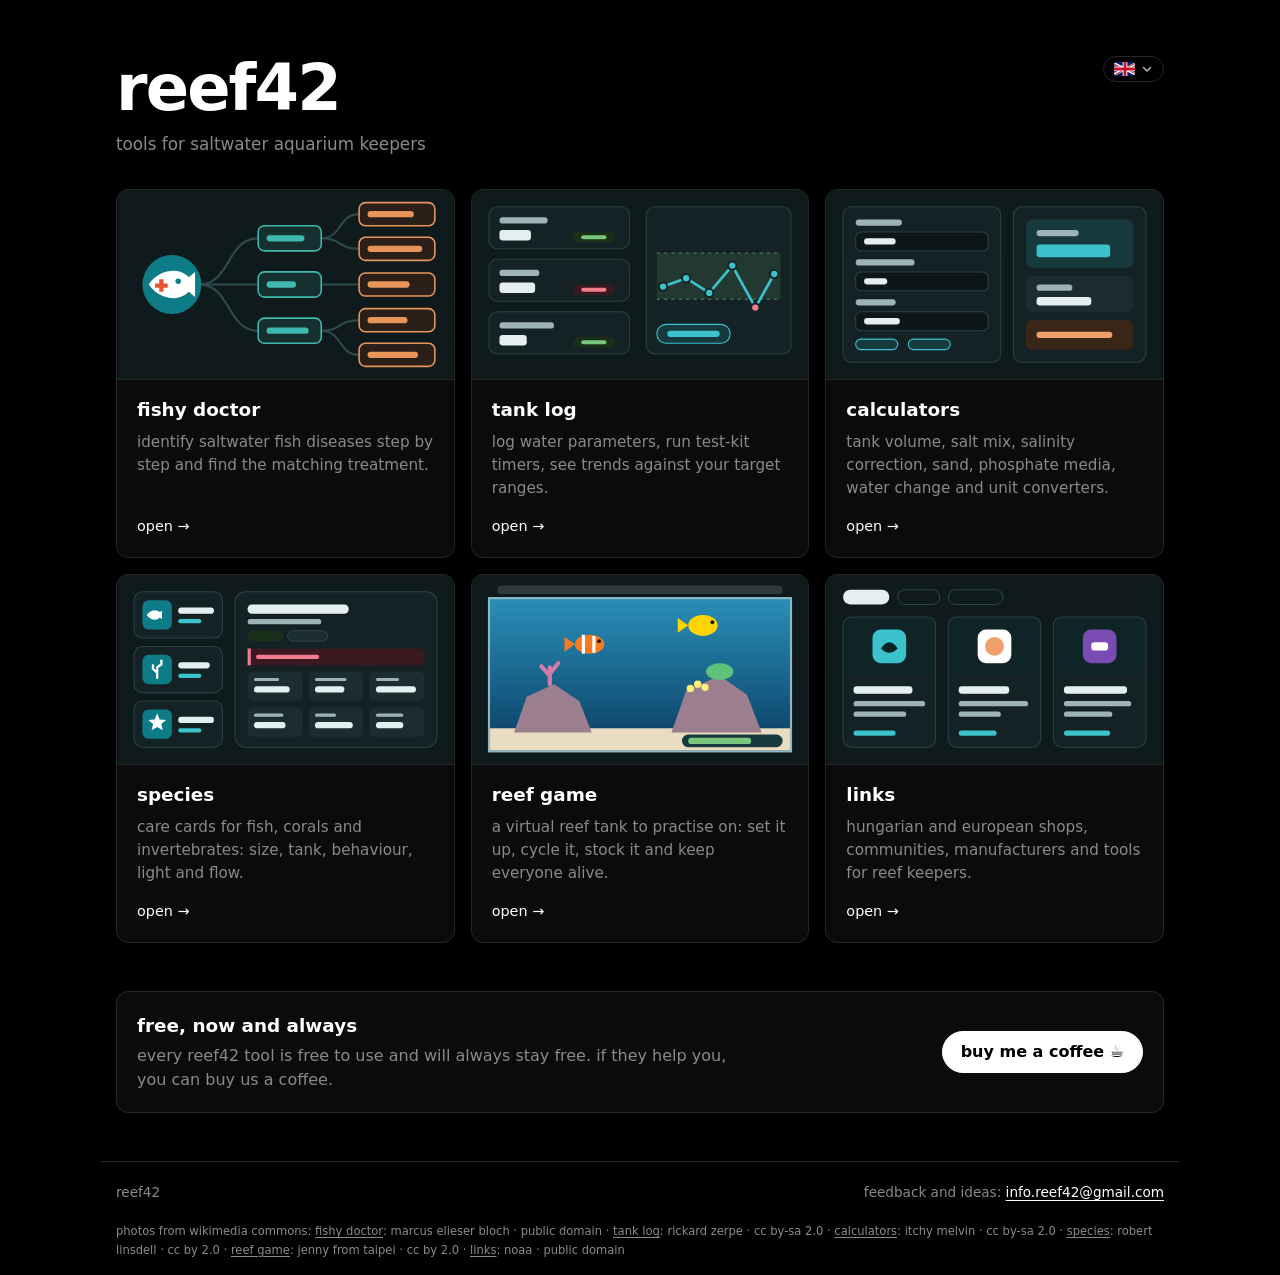
==== commit a03631fc: "Use Wikimedia photos on the hub cards with credits at the bottom" ====
--- a/index.html
+++ b/index.html
@@ -132,6 +132,21 @@
         aspect-ratio: 16 / 9;
         object-fit: cover;
         border-bottom: 1px solid var(--line);
+      }
+      .card .pic {
+        position: relative;
+        display: block;
+      }
+      .photos {
+        margin-top: 0;
+        padding-bottom: 16px;
+        color: var(--muted);
+        font-size: 0.72rem;
+        line-height: 1.6;
+      }
+      .photos a {
+        color: var(--muted);
+        text-underline-offset: 2px;
       }
       .card .body {
         display: flex;
@@ -242,13 +257,17 @@
         <ul class="grid">
           <li>
             <a class="card" href="fishy-doctor/">
-              <img
-                class="thumb"
-                src="fishy-doctor/assets/preview.svg"
-                alt=""
-                width="320"
-                height="180"
-              />
+              <span class="pic">
+                <img
+                  class="thumb"
+                  src="https://upload.wikimedia.org/wikipedia/commons/thumb/b/bf/Ichthyologie%3B_ou%2C_Histoire_naturelle_des_poissons_%28Plate_208%29_%287064526417%29.jpg/500px-Ichthyologie%3B_ou%2C_Histoire_naturelle_des_poissons_%28Plate_208%29_%287064526417%29.jpg"
+                  alt=""
+                  width="320"
+                  height="180"
+                  loading="lazy"
+                  onerror="this.onerror=null;this.src='fishy-doctor/assets/preview.svg'"
+                />
+              </span>
               <div class="body">
                 <h2>fishy doctor</h2>
                 <p data-i18n="fishyDoctor">
@@ -261,13 +280,17 @@
           </li>
           <li>
             <a class="card" href="tank-log/">
-              <img
-                class="thumb"
-                src="tank-log/assets/preview.svg"
-                alt=""
-                width="320"
-                height="180"
-              />
+              <span class="pic">
+                <img
+                  class="thumb"
+                  src="https://upload.wikimedia.org/wikipedia/commons/thumb/7/7b/Golden_damselfish_%28Amblyglyphidodon_aureus%29_and_Bluestreak_cleaner_wrasse_%28Labroides_dimidiatus%29_%2832290722502%29.jpg/500px-Golden_damselfish_%28Amblyglyphidodon_aureus%29_and_Bluestreak_cleaner_wrasse_%28Labroides_dimidiatus%29_%2832290722502%29.jpg"
+                  alt=""
+                  width="320"
+                  height="180"
+                  loading="lazy"
+                  onerror="this.onerror=null;this.src='tank-log/assets/preview.svg'"
+                />
+              </span>
               <div class="body">
                 <h2>tank log</h2>
                 <p data-i18n="tankLog">
@@ -280,13 +303,17 @@
           </li>
           <li>
             <a class="card" href="calculators/">
-              <img
-                class="thumb"
-                src="calculators/assets/preview.svg"
-                alt=""
-                width="320"
-                height="180"
-              />
+              <span class="pic">
+                <img
+                  class="thumb"
+                  src="https://upload.wikimedia.org/wikipedia/commons/thumb/b/bf/My_Brother%27s_Saltwater_Fish_Tank_1.jpg/500px-My_Brother%27s_Saltwater_Fish_Tank_1.jpg"
+                  alt=""
+                  width="320"
+                  height="180"
+                  loading="lazy"
+                  onerror="this.onerror=null;this.src='calculators/assets/preview.svg'"
+                />
+              </span>
               <div class="body">
                 <h2 data-i18n="calcTitle">calculators</h2>
                 <p data-i18n="calculators">
@@ -299,13 +326,17 @@
           </li>
           <li>
             <a class="card" href="species/">
-              <img
-                class="thumb"
-                src="species/assets/preview.svg"
-                alt=""
-                width="320"
-                height="180"
-              />
+              <span class="pic">
+                <img
+                  class="thumb"
+                  src="https://upload.wikimedia.org/wikipedia/commons/thumb/d/db/Agincourt_Reef%2C_Great_Barrier_Reef%2C_Queensland_%28483740%29_%289440709137%29.jpg/500px-Agincourt_Reef%2C_Great_Barrier_Reef%2C_Queensland_%28483740%29_%289440709137%29.jpg"
+                  alt=""
+                  width="320"
+                  height="180"
+                  loading="lazy"
+                  onerror="this.onerror=null;this.src='species/assets/preview.svg'"
+                />
+              </span>
               <div class="body">
                 <h2 data-i18n="speciesTitle">species</h2>
                 <p data-i18n="species">
@@ -318,13 +349,17 @@
           </li>
           <li>
             <a class="card" href="reef-game/">
-              <img
-                class="thumb"
-                src="reef-game/assets/preview.svg"
-                alt=""
-                width="320"
-                height="180"
-              />
+              <span class="pic">
+                <img
+                  class="thumb"
+                  src="https://upload.wikimedia.org/wikipedia/commons/thumb/4/4b/Clownfish_%28Amphiprion_ocellaris%29.jpg/500px-Clownfish_%28Amphiprion_ocellaris%29.jpg"
+                  alt=""
+                  width="320"
+                  height="180"
+                  loading="lazy"
+                  onerror="this.onerror=null;this.src='reef-game/assets/preview.svg'"
+                />
+              </span>
               <div class="body">
                 <h2>reef game</h2>
                 <p data-i18n="reefGame">
@@ -337,13 +372,17 @@
           </li>
           <li>
             <a class="card" href="links/">
-              <img
-                class="thumb"
-                src="links/assets/preview.svg"
-                alt=""
-                width="320"
-                height="180"
-              />
+              <span class="pic">
+                <img
+                  class="thumb"
+                  src="https://upload.wikimedia.org/wikipedia/commons/thumb/d/df/Blue-eyed_coral_crab_antler_coral_Guam_2022.png/500px-Blue-eyed_coral_crab_antler_coral_Guam_2022.png"
+                  alt=""
+                  width="320"
+                  height="180"
+                  loading="lazy"
+                  onerror="this.onerror=null;this.src='links/assets/preview.svg'"
+                />
+              </span>
               <div class="body">
                 <h2 data-i18n="linksTitle">links</h2>
                 <p data-i18n="links">
@@ -386,6 +425,15 @@
         <a href="mailto:info.reef42@gmail.com">info.reef42@gmail.com</a></span
       >
     </footer>
+    <p class="wrap photos">
+      <span data-i18n="photos">photos from Wikimedia Commons:</span>
+      <a href="https://commons.wikimedia.org/wiki/File:Ichthyologie;_ou,_Histoire_naturelle_des_poissons_(Plate_208)_(7064526417).jpg" target="_blank" rel="noopener">fishy doctor</a>: Marcus Elieser Bloch · public domain ·
+        <a href="https://commons.wikimedia.org/wiki/File:Golden_damselfish_(Amblyglyphidodon_aureus)_and_Bluestreak_cleaner_wrasse_(Labroides_dimidiatus)_(32290722502).jpg" target="_blank" rel="noopener">tank log</a>: Rickard Zerpe · CC BY-SA 2.0 ·
+        <a href="https://commons.wikimedia.org/wiki/File:My_Brother%27s_Saltwater_Fish_Tank_1.jpg" target="_blank" rel="noopener" data-i18n="calcTitle">calculators</a>: Itchy Melvin · CC BY-SA 2.0 ·
+        <a href="https://commons.wikimedia.org/wiki/File:Agincourt_Reef,_Great_Barrier_Reef,_Queensland_(483740)_(9440709137).jpg" target="_blank" rel="noopener" data-i18n="speciesTitle">species</a>: Robert Linsdell · CC BY 2.0 ·
+        <a href="https://commons.wikimedia.org/wiki/File:Clownfish_(Amphiprion_ocellaris).jpg" target="_blank" rel="noopener">reef game</a>: Jenny from Taipei · CC BY 2.0 ·
+        <a href="https://commons.wikimedia.org/wiki/File:Blue-eyed_coral_crab_antler_coral_Guam_2022.png" target="_blank" rel="noopener" data-i18n="linksTitle">links</a>: NOAA · public domain
+    </p>
 
     <script src="shared/lang.js"></script>
     <script>
@@ -393,6 +441,7 @@
         var TEXT = {
           en: {
             lead: "tools for saltwater aquarium keepers",
+            photos: "photos from Wikimedia Commons:",
             fishyDoctor:
               "identify saltwater fish diseases step by step and find the matching treatment.",
             tankLog:
@@ -418,6 +467,7 @@
           },
           hu: {
             lead: "eszközök tengeri akvaristáknak",
+            photos: "fotók a Wikimedia Commonsról:",
             fishyDoctor:
               "tengeri halbetegségek azonosítása lépésről lépésre, a hozzá illő kezeléssel.",
             tankLog:
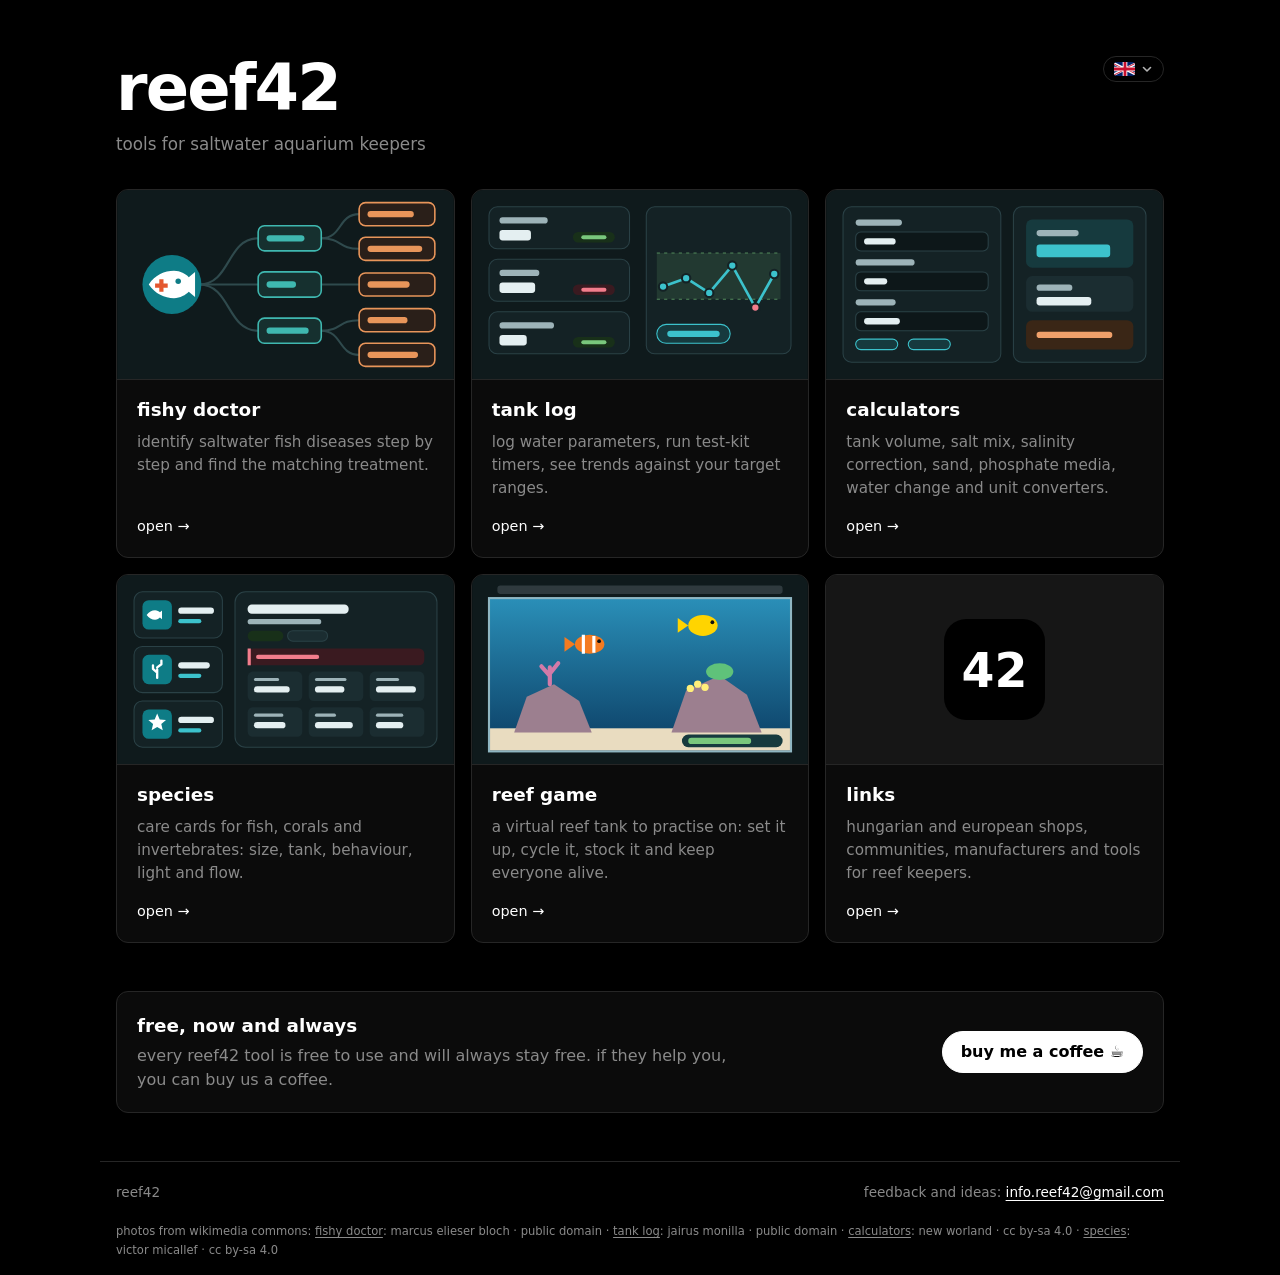
==== commit 42e3eac0: "Swap the hub card pictures and update their credits" ====
--- a/index.html
+++ b/index.html
@@ -132,6 +132,11 @@
         aspect-ratio: 16 / 9;
         object-fit: cover;
         border-bottom: 1px solid var(--line);
+      }
+      .card .thumb.logo {
+        object-fit: contain;
+        padding: 44px 0;
+        background: #161616;
       }
       .card .pic {
         position: relative;
@@ -283,7 +288,7 @@
               <span class="pic">
                 <img
                   class="thumb"
-                  src="https://upload.wikimedia.org/wikipedia/commons/thumb/7/7b/Golden_damselfish_%28Amblyglyphidodon_aureus%29_and_Bluestreak_cleaner_wrasse_%28Labroides_dimidiatus%29_%2832290722502%29.jpg/500px-Golden_damselfish_%28Amblyglyphidodon_aureus%29_and_Bluestreak_cleaner_wrasse_%28Labroides_dimidiatus%29_%2832290722502%29.jpg"
+                  src="https://upload.wikimedia.org/wikipedia/commons/thumb/f/f0/Notebook_writing.jpg/500px-Notebook_writing.jpg"
                   alt=""
                   width="320"
                   height="180"
@@ -306,7 +311,7 @@
               <span class="pic">
                 <img
                   class="thumb"
-                  src="https://upload.wikimedia.org/wikipedia/commons/thumb/b/bf/My_Brother%27s_Saltwater_Fish_Tank_1.jpg/500px-My_Brother%27s_Saltwater_Fish_Tank_1.jpg"
+                  src="https://upload.wikimedia.org/wikipedia/commons/0/02/Reaccion_de_adicion.png"
                   alt=""
                   width="320"
                   height="180"
@@ -329,7 +334,7 @@
               <span class="pic">
                 <img
                   class="thumb"
-                  src="https://upload.wikimedia.org/wikipedia/commons/thumb/d/db/Agincourt_Reef%2C_Great_Barrier_Reef%2C_Queensland_%28483740%29_%289440709137%29.jpg/500px-Agincourt_Reef%2C_Great_Barrier_Reef%2C_Queensland_%28483740%29_%289440709137%29.jpg"
+                  src="https://upload.wikimedia.org/wikipedia/commons/thumb/0/0a/Nudibranch_macro.jpg/500px-Nudibranch_macro.jpg"
                   alt=""
                   width="320"
                   height="180"
@@ -352,7 +357,7 @@
               <span class="pic">
                 <img
                   class="thumb"
-                  src="https://upload.wikimedia.org/wikipedia/commons/thumb/4/4b/Clownfish_%28Amphiprion_ocellaris%29.jpg/500px-Clownfish_%28Amphiprion_ocellaris%29.jpg"
+                  src="reef-game/assets/preview.svg"
                   alt=""
                   width="320"
                   height="180"
@@ -374,8 +379,8 @@
             <a class="card" href="links/">
               <span class="pic">
                 <img
-                  class="thumb"
-                  src="https://upload.wikimedia.org/wikipedia/commons/thumb/d/df/Blue-eyed_coral_crab_antler_coral_Guam_2022.png/500px-Blue-eyed_coral_crab_antler_coral_Guam_2022.png"
+                  class="thumb logo"
+                  src="favicon.svg"
                   alt=""
                   width="320"
                   height="180"
@@ -428,11 +433,9 @@
     <p class="wrap photos">
       <span data-i18n="photos">photos from Wikimedia Commons:</span>
       <a href="https://commons.wikimedia.org/wiki/File:Ichthyologie;_ou,_Histoire_naturelle_des_poissons_(Plate_208)_(7064526417).jpg" target="_blank" rel="noopener">fishy doctor</a>: Marcus Elieser Bloch · public domain ·
-        <a href="https://commons.wikimedia.org/wiki/File:Golden_damselfish_(Amblyglyphidodon_aureus)_and_Bluestreak_cleaner_wrasse_(Labroides_dimidiatus)_(32290722502).jpg" target="_blank" rel="noopener">tank log</a>: Rickard Zerpe · CC BY-SA 2.0 ·
-        <a href="https://commons.wikimedia.org/wiki/File:My_Brother%27s_Saltwater_Fish_Tank_1.jpg" target="_blank" rel="noopener" data-i18n="calcTitle">calculators</a>: Itchy Melvin · CC BY-SA 2.0 ·
-        <a href="https://commons.wikimedia.org/wiki/File:Agincourt_Reef,_Great_Barrier_Reef,_Queensland_(483740)_(9440709137).jpg" target="_blank" rel="noopener" data-i18n="speciesTitle">species</a>: Robert Linsdell · CC BY 2.0 ·
-        <a href="https://commons.wikimedia.org/wiki/File:Clownfish_(Amphiprion_ocellaris).jpg" target="_blank" rel="noopener">reef game</a>: Jenny from Taipei · CC BY 2.0 ·
-        <a href="https://commons.wikimedia.org/wiki/File:Blue-eyed_coral_crab_antler_coral_Guam_2022.png" target="_blank" rel="noopener" data-i18n="linksTitle">links</a>: NOAA · public domain
+        <a href="https://commons.wikimedia.org/wiki/File:Notebook_writing.jpg" target="_blank" rel="noopener">tank log</a>: Jairus Monilla · public domain ·
+        <a href="https://commons.wikimedia.org/wiki/File:Reaccion_de_adicion.png" target="_blank" rel="noopener" data-i18n="calcTitle">calculators</a>: New Worland · CC BY-SA 4.0 ·
+        <a href="https://commons.wikimedia.org/wiki/File:Nudibranch_macro.jpg" target="_blank" rel="noopener" data-i18n="speciesTitle">species</a>: Victor Micallef · CC BY-SA 4.0
     </p>
 
     <script src="shared/lang.js"></script>
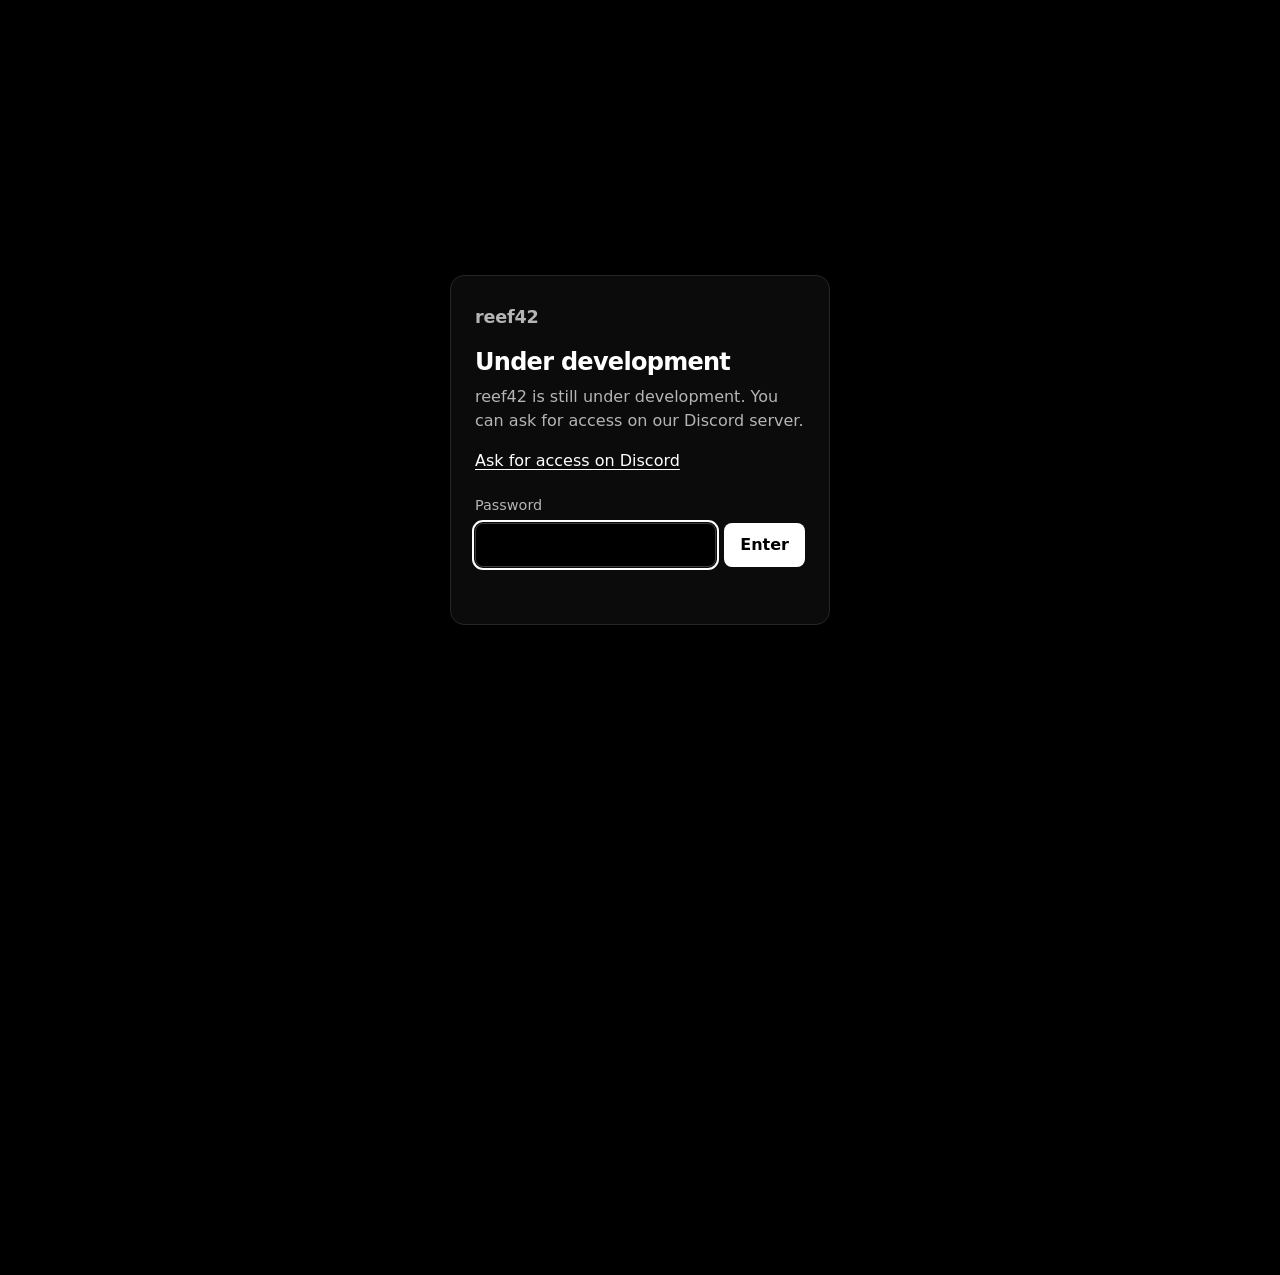
==== commit f97972a9: "Add a password gate overlay to every page while the site is under development" ====
--- a/index.html
+++ b/index.html
@@ -240,6 +240,7 @@
         text-underline-offset: 3px;
       }
     </style>
+    <script src="shared/gate.js"></script>
   </head>
   <body>
     <div class="top">
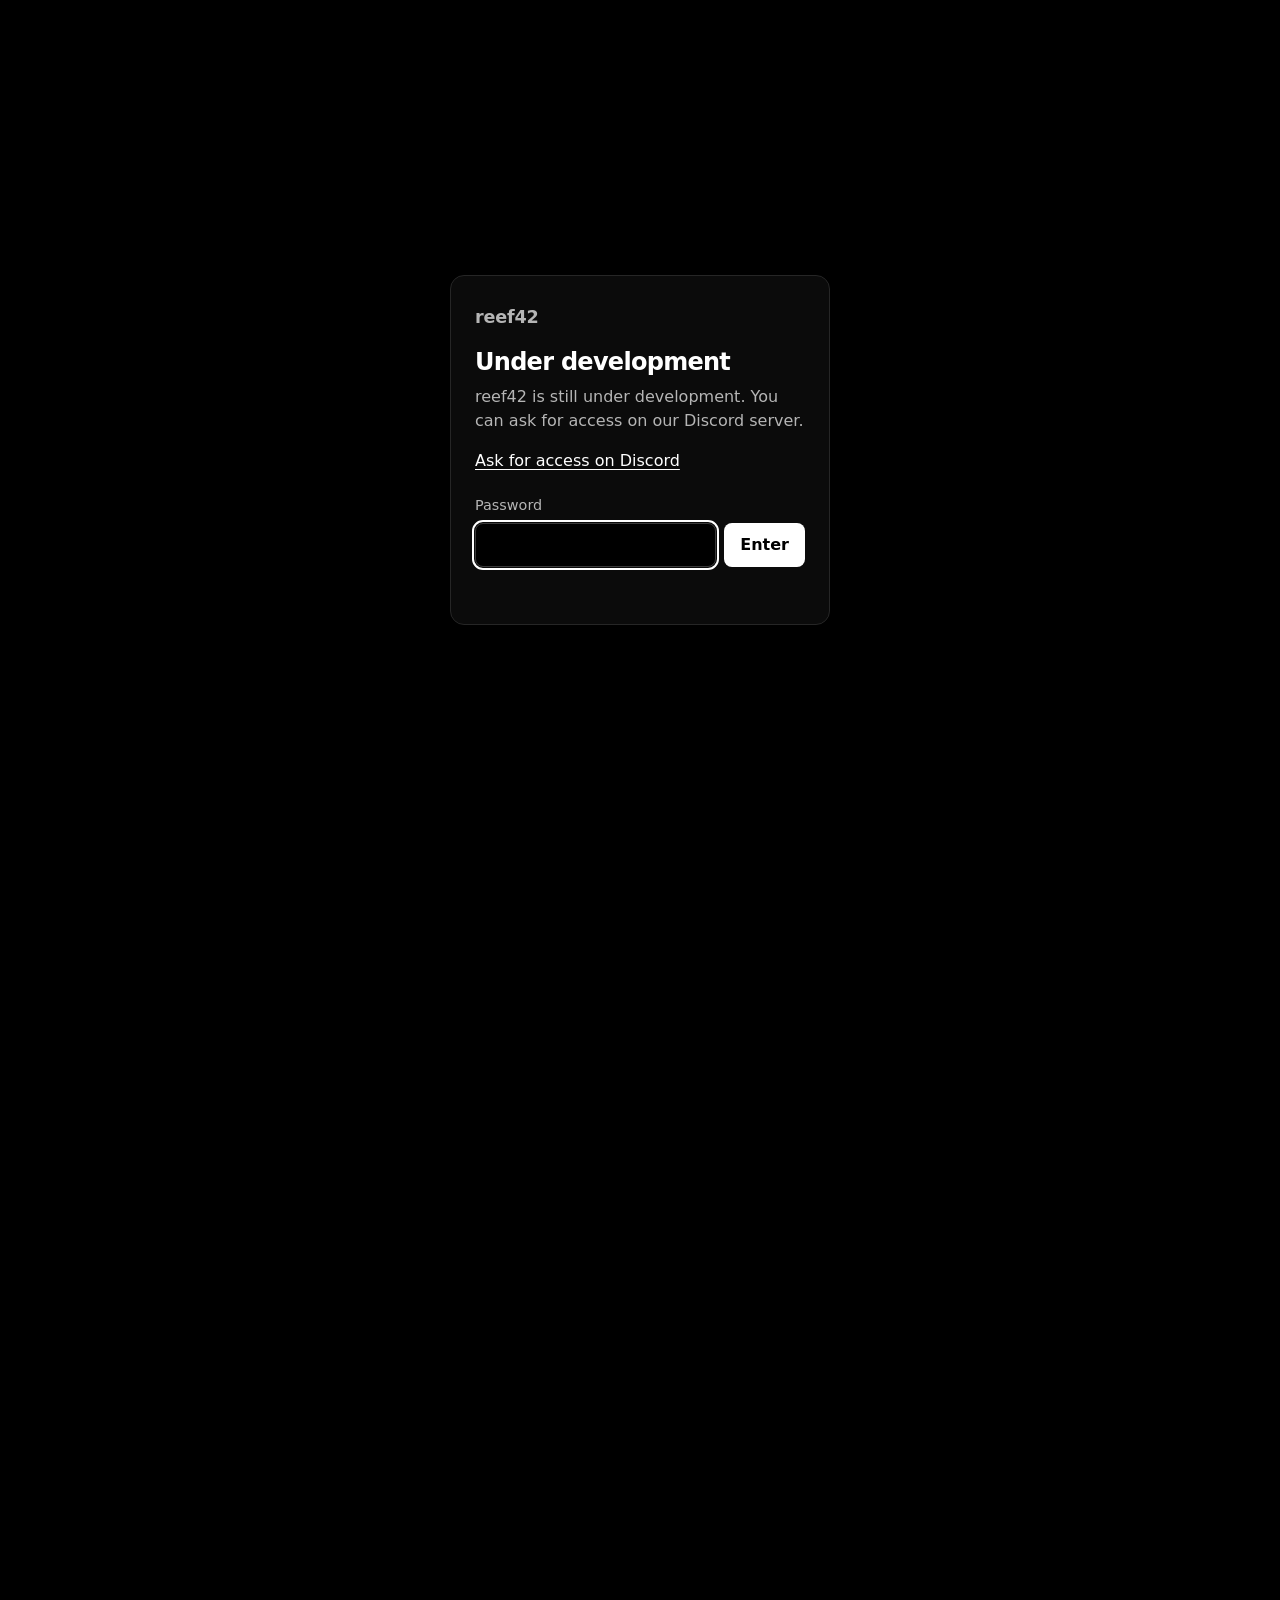
==== commit d1578a1a: "Add a reef keeping glossary with term hints on every page" ====
--- a/index.html
+++ b/index.html
@@ -348,6 +348,28 @@
                 <p data-i18n="species">
                   care cards for fish, corals and invertebrates: size, tank,
                   behaviour, light and flow.
+                </p>
+                <span class="go" data-i18n="open">open →</span>
+              </div>
+            </a>
+          </li>
+          <li>
+            <a class="card" href="glossary/">
+              <span class="pic">
+                <img
+                  class="thumb"
+                  src="glossary/assets/preview.svg"
+                  alt=""
+                  width="320"
+                  height="180"
+                  loading="lazy"
+                />
+              </span>
+              <div class="body">
+                <h2 data-i18n="glossaryTitle">glossary</h2>
+                <p data-i18n="glossary">
+                  reef keeping words explained in plain language, with hints
+                  on every page.
                 </p>
                 <span class="go" data-i18n="open">open →</span>
               </div>
@@ -457,6 +479,9 @@
             speciesTitle: "species",
             species:
               "care cards for fish, corals and invertebrates: size, tank, behaviour, light and flow.",
+            glossaryTitle: "glossary",
+            glossary:
+              "reef keeping words explained in plain language, with hints on every page.",
             reefGame:
               "a virtual reef tank to practise on: set it up, cycle it, stock it and keep everyone alive.",
             linksTitle: "links",
@@ -483,6 +508,9 @@
             speciesTitle: "fajok",
             species:
               "adatlapok halakról, korallokról és gerinctelenekről: méret, akvárium, viselkedés, fény és áramlás.",
+            glossaryTitle: "szótár",
+            glossary:
+              "akvarista szakszavak közérthetően, minden oldalon súgóval.",
             reefGame:
               "virtuális akvárium gyakorlásra: állítsd be, ciklizáld, népesítsd be, és tarts életben mindenkit.",
             linksTitle: "linkek",
@@ -539,5 +567,7 @@
         apply();
       })();
     </script>
+    <script src="shared/glossary.js" defer></script>
+    <script src="shared/whatsnew.js" defer></script>
   </body>
 </html>
